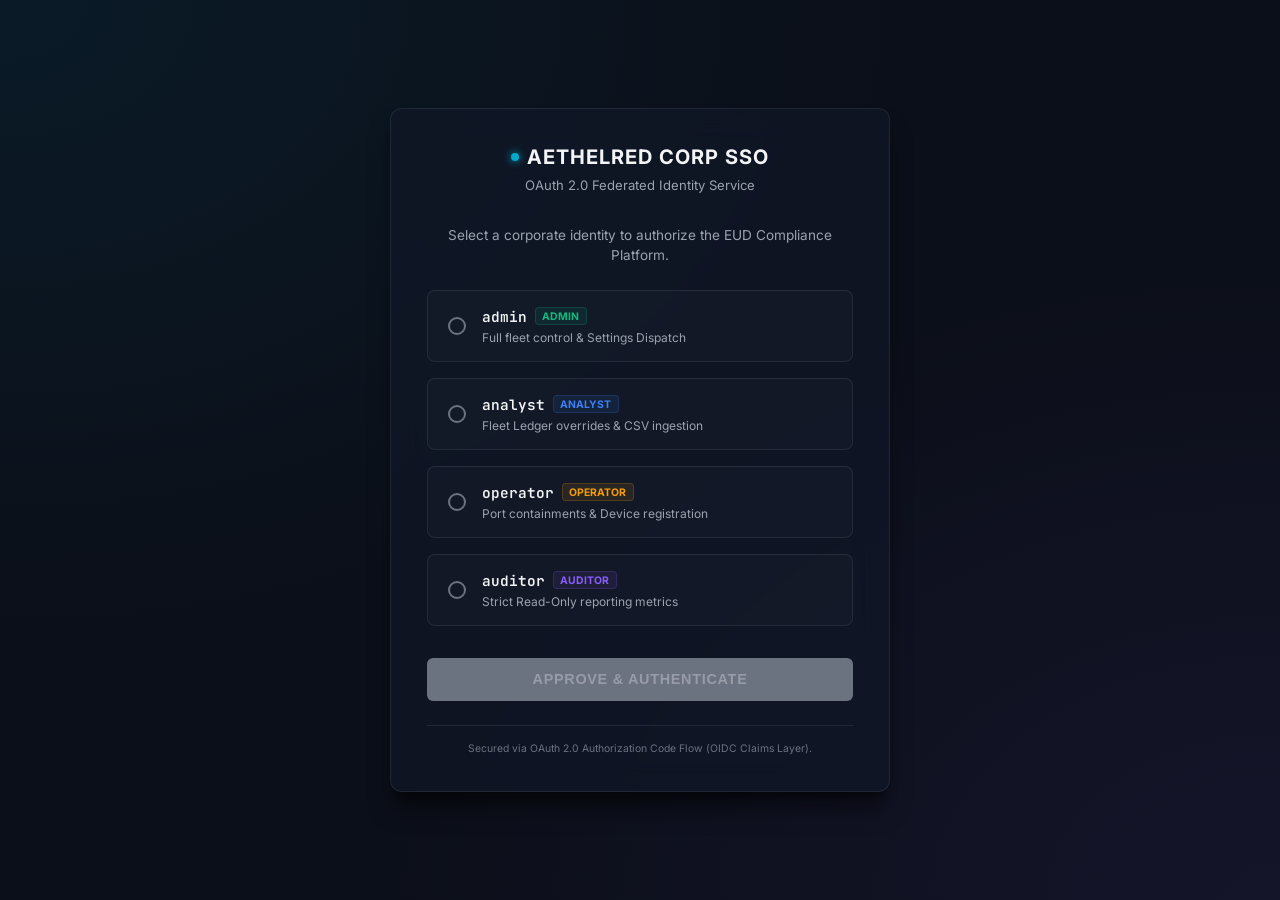
==== frontend/oauth.html @ 6176e75b "Simplify credentials, remove credentials challenges block, and add corporate OAuth SSO authenticatio" ====
<!DOCTYPE html>
<html lang="en">
<head>
    <meta charset="UTF-8">
    <meta name="viewport" content="width=device-width, initial-scale=1.0">
    <title>Corporate SSO Gateway - OAuth 2.0</title>
    <link href="https://fonts.googleapis.com/css2?family=Inter:wght@400;500;600;700&family=JetBrains+Mono:wght@400;700&display=swap" rel="stylesheet">
    <style>
        :root {
            --bg-main: #0b0f19;
            --bg-card: rgba(17, 24, 39, 0.7);
            --border-clean: rgba(255, 255, 255, 0.08);
            --border-glow: rgba(0, 168, 204, 0.3);
            --color-accent: #00a8cc;
            --color-accent-hover: #33c0dd;
            --text-primary: #f3f4f6;
            --text-secondary: #9ca3af;
            --text-muted: #6b7280;
            --status-admin: #10b981;
            --status-analyst: #3b82f6;
            --status-operator: #f59e0b;
            --status-auditor: #8b5cf6;
        }

        * {
            box-sizing: border-box;
            margin: 0;
            padding: 0;
        }

        body {
            background-color: var(--bg-main);
            color: var(--text-primary);
            font-family: 'Inter', -apple-system, BlinkMacSystemFont, "Segoe UI", Roboto, sans-serif;
            min-height: 100vh;
            display: flex;
            align-items: center;
            justify-content: center;
            background-image: 
                radial-gradient(at 0% 0%, rgba(0, 168, 204, 0.08) 0px, transparent 50%),
                radial-gradient(at 100% 100%, rgba(139, 92, 246, 0.08) 0px, transparent 50%);
            overflow-x: hidden;
            padding: 1.5rem;
        }

        .oauth-card {
            background: var(--bg-card);
            border: 1px solid var(--border-clean);
            border-radius: 12px;
            backdrop-filter: blur(16px);
            -webkit-backdrop-filter: blur(16px);
            width: 100%;
            max-width: 500px;
            padding: 2.25rem;
            box-shadow: 0 20px 25px -5px rgba(0, 0, 0, 0.5), 0 10px 10px -5px rgba(0, 0, 0, 0.4);
            animation: fadeIn 0.4s ease-out;
        }

        @keyframes fadeIn {
            from { opacity: 0; transform: translateY(10px); }
            to { opacity: 1; transform: translateY(0); }
        }

        .header {
            text-align: center;
            margin-bottom: 2rem;
        }

        .brand-title {
            font-size: 1.25rem;
            font-weight: 700;
            letter-spacing: 0.05em;
            text-transform: uppercase;
            color: var(--text-primary);
            display: flex;
            align-items: center;
            justify-content: center;
            gap: 0.5rem;
            margin-bottom: 0.5rem;
        }

        .brand-dot {
            width: 8px;
            height: 8px;
            border-radius: 50%;
            background-color: var(--color-accent);
            box-shadow: 0 0 8px var(--color-accent);
        }

        .subtitle {
            font-size: 0.82rem;
            color: var(--text-secondary);
        }

        .instructions {
            font-size: 0.85rem;
            color: var(--text-secondary);
            margin-bottom: 1.5rem;
            text-align: center;
            line-height: 1.5;
        }

        .profile-list {
            display: flex;
            flex-direction: column;
            gap: 1rem;
            margin-bottom: 2rem;
        }

        .profile-option {
            background: rgba(255, 255, 255, 0.02);
            border: 1px solid var(--border-clean);
            border-radius: 8px;
            padding: 1rem 1.25rem;
            display: flex;
            align-items: center;
            gap: 1rem;
            cursor: pointer;
            transition: all 0.2s cubic-bezier(0.4, 0, 0.2, 1);
            position: relative;
            overflow: hidden;
        }

        .profile-option:hover {
            background: rgba(255, 255, 255, 0.04);
            border-color: var(--color-accent);
            transform: translateX(4px);
        }

        .profile-option.selected {
            background: rgba(0, 168, 204, 0.05);
            border-color: var(--color-accent);
            box-shadow: 0 0 12px rgba(0, 168, 204, 0.15);
        }

        .profile-radio {
            width: 18px;
            height: 18px;
            border-radius: 50%;
            border: 2px solid var(--text-muted);
            display: flex;
            align-items: center;
            justify-content: center;
            transition: all 0.2s;
            flex-shrink: 0;
        }

        .profile-option.selected .profile-radio {
            border-color: var(--color-accent);
        }

        .profile-radio-dot {
            width: 8px;
            height: 8px;
            border-radius: 50%;
            background-color: var(--color-accent);
            opacity: 0;
            transform: scale(0.5);
            transition: all 0.2s;
        }

        .profile-option.selected .profile-radio-dot {
            opacity: 1;
            transform: scale(1);
        }

        .profile-details {
            flex-grow: 1;
        }

        .profile-name-row {
            display: flex;
            align-items: center;
            gap: 0.5rem;
            margin-bottom: 0.25rem;
        }

        .profile-username {
            font-size: 0.9rem;
            font-weight: 600;
            font-family: 'JetBrains Mono', monospace;
        }

        .profile-badge {
            font-size: 0.65rem;
            padding: 0.1rem 0.4rem;
            border-radius: 4px;
            font-weight: 700;
            text-transform: uppercase;
        }

        .badge-admin { background: rgba(16, 185, 129, 0.1); color: var(--status-admin); border: 1px solid rgba(16, 185, 129, 0.2); }
        .badge-analyst { background: rgba(59, 130, 246, 0.1); color: var(--status-analyst); border: 1px solid rgba(59, 130, 246, 0.2); }
        .badge-operator { background: rgba(245, 158, 11, 0.1); color: var(--status-operator); border: 1px solid rgba(245, 158, 11, 0.2); }
        .badge-auditor { background: rgba(139, 92, 246, 0.1); color: var(--status-auditor); border: 1px solid rgba(139, 92, 246, 0.2); }

        .profile-desc {
            font-size: 0.75rem;
            color: var(--text-secondary);
        }

        .btn-submit {
            width: 100%;
            background-color: var(--color-accent);
            color: var(--bg-main);
            border: none;
            border-radius: 6px;
            padding: 0.85rem;
            font-size: 0.9rem;
            font-weight: 700;
            cursor: pointer;
            transition: all 0.2s;
            text-transform: uppercase;
            letter-spacing: 0.05em;
            box-shadow: 0 4px 6px -1px rgba(0, 168, 204, 0.2);
        }

        .btn-submit:hover {
            background-color: var(--color-accent-hover);
            box-shadow: 0 4px 12px -1px rgba(0, 168, 204, 0.4);
            transform: translateY(-1px);
        }

        .btn-submit:active {
            transform: translateY(0);
        }

        .btn-submit:disabled {
            background-color: var(--text-muted);
            color: rgba(255, 255, 255, 0.3);
            cursor: not-allowed;
            box-shadow: none;
            transform: none;
        }

        .footer {
            margin-top: 1.5rem;
            text-align: center;
            font-size: 0.65rem;
            color: var(--text-muted);
            border-top: 1px solid var(--border-clean);
            padding-top: 1rem;
        }
    </style>
</head>
<body>

<div class="oauth-card">
    <div class="header">
        <div class="brand-title">
            <span class="brand-dot"></span>
            Aethelred Corp SSO
        </div>
        <div class="subtitle">OAuth 2.0 Federated Identity Service</div>
    </div>

    <div class="instructions">
        Select a corporate identity to authorize the EUD Compliance Platform.
    </div>

    <div class="profile-list" id="profiles">
        <!-- Admin -->
        <div class="profile-option" onclick="selectProfile('admin')">
            <div class="profile-radio"><span class="profile-radio-dot"></span></div>
            <div class="profile-details">
                <div class="profile-name-row">
                    <span class="profile-username">admin</span>
                    <span class="profile-badge badge-admin">Admin</span>
                </div>
                <div class="profile-desc">Full fleet control & Settings Dispatch</div>
            </div>
        </div>

        <!-- Analyst -->
        <div class="profile-option" onclick="selectProfile('analyst')">
            <div class="profile-radio"><span class="profile-radio-dot"></span></div>
            <div class="profile-details">
                <div class="profile-name-row">
                    <span class="profile-username">analyst</span>
                    <span class="profile-badge badge-analyst">Analyst</span>
                </div>
                <div class="profile-desc">Fleet Ledger overrides & CSV ingestion</div>
            </div>
        </div>

        <!-- Operator -->
        <div class="profile-option" onclick="selectProfile('operator')">
            <div class="profile-radio"><span class="profile-radio-dot"></span></div>
            <div class="profile-details">
                <div class="profile-name-row">
                    <span class="profile-username">operator</span>
                    <span class="profile-badge badge-operator">Operator</span>
                </div>
                <div class="profile-desc">Port containments & Device registration</div>
            </div>
        </div>

        <!-- Auditor -->
        <div class="profile-option" onclick="selectProfile('auditor')">
            <div class="profile-radio"><span class="profile-radio-dot"></span></div>
            <div class="profile-details">
                <div class="profile-name-row">
                    <span class="profile-username">auditor</span>
                    <span class="profile-badge badge-auditor">Auditor</span>
                </div>
                <div class="profile-desc">Strict Read-Only reporting metrics</div>
            </div>
        </div>
    </div>

    <button id="auth-btn" class="btn-submit" disabled onclick="authenticate()">
        Approve & Authenticate
    </button>

    <div class="footer">
        Secured via OAuth 2.0 Authorization Code Flow (OIDC Claims Layer).
    </div>
</div>

<script>
    let selectedUser = null;

    const directory = {
        "admin": {
            role: "admin",
            roleLabel: "Global Security & Compliance Administrator",
            authorizations: ["Reconciliation Approval", "CSV Ingestion Authority", "Secret Key Leasing", "Sift Fleet Access", "Outbound Alerts Dispatch"]
        },
        "analyst": {
            role: "analyst",
            roleLabel: "Global Security Analyst",
            authorizations: ["Reconciliation Approval", "CSV Ingestion Authority", "Sift Fleet Access"]
        },
        "operator": {
            role: "operator",
            roleLabel: "Security Operations Operator",
            authorizations: ["Reconciliation Approval", "Sift Fleet Access"]
        },
        "auditor": {
            role: "auditor",
            roleLabel: "External Compliance Auditor",
            authorizations: ["Read-Only Ledger Access"]
        }
    };

    function selectProfile(user) {
        selectedUser = user;
        
        // Update UI selection states
        const options = document.querySelectorAll('.profile-option');
        options.forEach(opt => {
            opt.classList.remove('selected');
        });
        
        // Add selected class to chosen element index
        const indexMap = { 'admin': 0, 'analyst': 1, 'operator': 2, 'auditor': 3 };
        options[indexMap[user]].classList.add('selected');
        
        // Enable submit button
        document.getElementById('auth-btn').disabled = false;
    }

    function authenticate() {
        if (!selectedUser) return;
        
        const profile = directory[selectedUser];
        
        // Construct simulated JWT
        const header = btoa(JSON.stringify({ alg: "HS256", typ: "JWT" }));
        const payload = btoa(JSON.stringify({
            iss: "aethelred-identity-provider",
            sub: selectedUser,
            name: profile.roleLabel,
            role: profile.role,
            authorizations: profile.authorizations,
            exp: Math.floor(Date.now() / 1000) + 3600
        }));
        const signature = "signature-verified";
        const jwt = `${header}.${payload}.${signature}`;

        // Return token to parent window
        if (window.opener) {
            window.opener.postMessage({
                type: "oauth-callback",
                token: jwt
            }, window.location.origin);
            window.close();
        } else {
            alert("No main app window found! Direct login bypassed.");
        }
    }
</script>

</body>
</html>
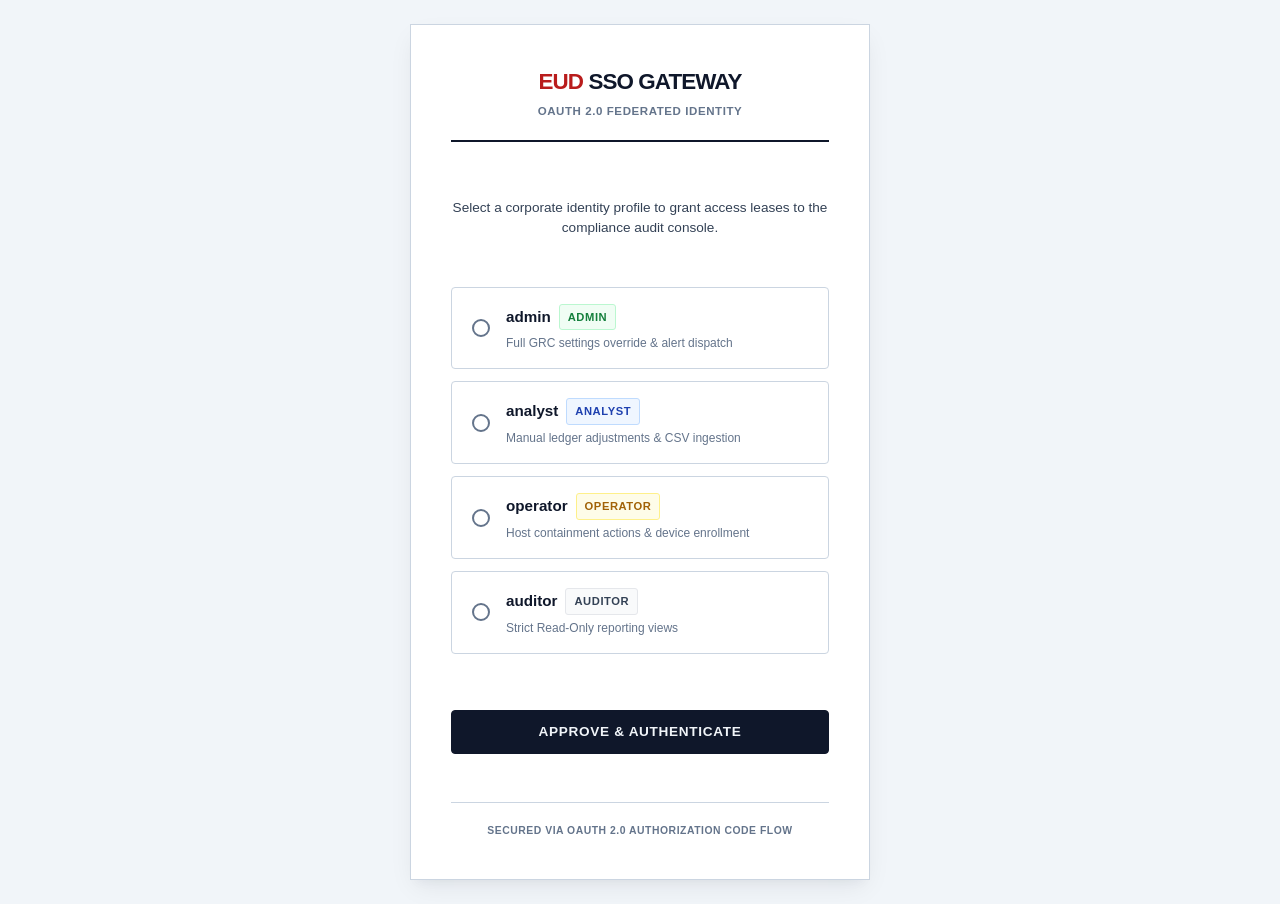
==== commit 34f6a2a9: "Align oauth.html styles with Swiss Minimalist theme" ====
--- a/frontend/oauth.html
+++ b/frontend/oauth.html
@@ -4,92 +4,51 @@
     <meta charset="UTF-8">
     <meta name="viewport" content="width=device-width, initial-scale=1.0">
     <title>Corporate SSO Gateway - OAuth 2.0</title>
-    <link href="https://fonts.googleapis.com/css2?family=Inter:wght@400;500;600;700&family=JetBrains+Mono:wght@400;700&display=swap" rel="stylesheet">
+    <link rel="icon" type="image/png" href="favicon.png">
+    <link rel="stylesheet" href="style.css">
     <style>
-        :root {
-            --bg-main: #0b0f19;
-            --bg-card: rgba(17, 24, 39, 0.7);
-            --border-clean: rgba(255, 255, 255, 0.08);
-            --border-glow: rgba(0, 168, 204, 0.3);
-            --color-accent: #00a8cc;
-            --color-accent-hover: #33c0dd;
-            --text-primary: #f3f4f6;
-            --text-secondary: #9ca3af;
-            --text-muted: #6b7280;
-            --status-admin: #10b981;
-            --status-analyst: #3b82f6;
-            --status-operator: #f59e0b;
-            --status-auditor: #8b5cf6;
-        }
-
-        * {
-            box-sizing: border-box;
-            margin: 0;
-            padding: 0;
-        }
-
         body {
-            background-color: var(--bg-main);
-            color: var(--text-primary);
-            font-family: 'Inter', -apple-system, BlinkMacSystemFont, "Segoe UI", Roboto, sans-serif;
             min-height: 100vh;
             display: flex;
             align-items: center;
             justify-content: center;
-            background-image: 
-                radial-gradient(at 0% 0%, rgba(0, 168, 204, 0.08) 0px, transparent 50%),
-                radial-gradient(at 100% 100%, rgba(139, 92, 246, 0.08) 0px, transparent 50%);
-            overflow-x: hidden;
             padding: 1.5rem;
+            background: var(--bg-main);
         }
 
         .oauth-card {
-            background: var(--bg-card);
+            width: 100%;
+            max-width: 460px;
+            box-shadow: 0 10px 25px -5px rgba(15, 23, 42, 0.08), 0 8px 10px -6px rgba(15, 23, 42, 0.04);
             border: 1px solid var(--border-clean);
-            border-radius: 12px;
-            backdrop-filter: blur(16px);
-            -webkit-backdrop-filter: blur(16px);
-            width: 100%;
-            max-width: 500px;
-            padding: 2.25rem;
-            box-shadow: 0 20px 25px -5px rgba(0, 0, 0, 0.5), 0 10px 10px -5px rgba(0, 0, 0, 0.4);
-            animation: fadeIn 0.4s ease-out;
-        }
-
-        @keyframes fadeIn {
-            from { opacity: 0; transform: translateY(10px); }
-            to { opacity: 1; transform: translateY(0); }
-        }
-
-        .header {
+        }
+
+        .oauth-header {
             text-align: center;
             margin-bottom: 2rem;
+            border-bottom: 2px solid var(--text-primary);
+            padding-bottom: 1.25rem;
         }
 
         .brand-title {
-            font-size: 1.25rem;
+            font-size: 1.4rem;
+            font-weight: 800;
+            letter-spacing: -0.04em;
+            text-transform: uppercase;
+            color: var(--text-primary);
+            margin-bottom: 0.25rem;
+        }
+
+        .brand-title span {
+            color: var(--color-accent);
+        }
+
+        .subtitle {
+            font-size: 0.72rem;
+            color: var(--text-muted);
+            text-transform: uppercase;
             font-weight: 700;
             letter-spacing: 0.05em;
-            text-transform: uppercase;
-            color: var(--text-primary);
-            display: flex;
-            align-items: center;
-            justify-content: center;
-            gap: 0.5rem;
-            margin-bottom: 0.5rem;
-        }
-
-        .brand-dot {
-            width: 8px;
-            height: 8px;
-            border-radius: 50%;
-            background-color: var(--color-accent);
-            box-shadow: 0 0 8px var(--color-accent);
-        }
-
-        .subtitle {
-            font-size: 0.82rem;
-            color: var(--text-secondary);
         }
 
         .instructions {
@@ -103,34 +62,32 @@
         .profile-list {
             display: flex;
             flex-direction: column;
-            gap: 1rem;
+            gap: 0.75rem;
             margin-bottom: 2rem;
         }
 
         .profile-option {
-            background: rgba(255, 255, 255, 0.02);
+            background: var(--bg-card);
             border: 1px solid var(--border-clean);
-            border-radius: 8px;
+            border-radius: 4px;
             padding: 1rem 1.25rem;
             display: flex;
             align-items: center;
             gap: 1rem;
             cursor: pointer;
-            transition: all 0.2s cubic-bezier(0.4, 0, 0.2, 1);
-            position: relative;
-            overflow: hidden;
+            transition: all 0.15s ease;
         }
 
         .profile-option:hover {
-            background: rgba(255, 255, 255, 0.04);
-            border-color: var(--color-accent);
-            transform: translateX(4px);
+            background: var(--bg-secondary);
+            border-color: var(--text-primary);
         }
 
         .profile-option.selected {
-            background: rgba(0, 168, 204, 0.05);
-            border-color: var(--color-accent);
-            box-shadow: 0 0 12px rgba(0, 168, 204, 0.15);
+            background: var(--color-accent-light) !important;
+            border-color: var(--color-accent) !important;
+            border-left: 4px solid var(--color-accent) !important;
+            border-radius: 0 4px 4px 0;
         }
 
         .profile-radio {
@@ -141,8 +98,9 @@
             display: flex;
             align-items: center;
             justify-content: center;
-            transition: all 0.2s;
+            transition: all 0.15s ease;
             flex-shrink: 0;
+            background: var(--bg-card);
         }
 
         .profile-option.selected .profile-radio {
@@ -156,7 +114,7 @@
             background-color: var(--color-accent);
             opacity: 0;
             transform: scale(0.5);
-            transition: all 0.2s;
+            transition: all 0.15s ease;
         }
 
         .profile-option.selected .profile-radio-dot {
@@ -176,61 +134,28 @@
         }
 
         .profile-username {
-            font-size: 0.9rem;
-            font-weight: 600;
-            font-family: 'JetBrains Mono', monospace;
+            font-size: 0.95rem;
+            font-weight: 700;
+            color: var(--text-primary);
         }
 
         .profile-badge {
             font-size: 0.65rem;
             padding: 0.1rem 0.4rem;
-            border-radius: 4px;
+            border-radius: 3px;
             font-weight: 700;
             text-transform: uppercase;
-        }
-
-        .badge-admin { background: rgba(16, 185, 129, 0.1); color: var(--status-admin); border: 1px solid rgba(16, 185, 129, 0.2); }
-        .badge-analyst { background: rgba(59, 130, 246, 0.1); color: var(--status-analyst); border: 1px solid rgba(59, 130, 246, 0.2); }
-        .badge-operator { background: rgba(245, 158, 11, 0.1); color: var(--status-operator); border: 1px solid rgba(245, 158, 11, 0.2); }
-        .badge-auditor { background: rgba(139, 92, 246, 0.1); color: var(--status-auditor); border: 1px solid rgba(139, 92, 246, 0.2); }
+            border: 1px solid var(--border-clean);
+        }
+
+        .badge-admin { background: #f0fdf4; color: var(--status-low); border-color: #bbf7d0; }
+        .badge-analyst { background: #eff6ff; color: #1e40af; border-color: #bfdbfe; }
+        .badge-operator { background: #fefce8; color: var(--status-medium); border-color: #fef08a; }
+        .badge-auditor { background: #f9fafb; color: var(--text-secondary); border-color: #e5e7eb; }
 
         .profile-desc {
             font-size: 0.75rem;
-            color: var(--text-secondary);
-        }
-
-        .btn-submit {
-            width: 100%;
-            background-color: var(--color-accent);
-            color: var(--bg-main);
-            border: none;
-            border-radius: 6px;
-            padding: 0.85rem;
-            font-size: 0.9rem;
-            font-weight: 700;
-            cursor: pointer;
-            transition: all 0.2s;
-            text-transform: uppercase;
-            letter-spacing: 0.05em;
-            box-shadow: 0 4px 6px -1px rgba(0, 168, 204, 0.2);
-        }
-
-        .btn-submit:hover {
-            background-color: var(--color-accent-hover);
-            box-shadow: 0 4px 12px -1px rgba(0, 168, 204, 0.4);
-            transform: translateY(-1px);
-        }
-
-        .btn-submit:active {
-            transform: translateY(0);
-        }
-
-        .btn-submit:disabled {
-            background-color: var(--text-muted);
-            color: rgba(255, 255, 255, 0.3);
-            cursor: not-allowed;
-            box-shadow: none;
-            transform: none;
+            color: var(--text-muted);
         }
 
         .footer {
@@ -239,23 +164,25 @@
             font-size: 0.65rem;
             color: var(--text-muted);
             border-top: 1px solid var(--border-clean);
-            padding-top: 1rem;
+            padding-top: 1.25rem;
+            text-transform: uppercase;
+            letter-spacing: 0.05em;
+            font-weight: 700;
         }
     </style>
 </head>
 <body>
 
-<div class="oauth-card">
-    <div class="header">
+<div class="card oauth-card">
+    <div class="oauth-header">
         <div class="brand-title">
-            <span class="brand-dot"></span>
-            Aethelred Corp SSO
-        </div>
-        <div class="subtitle">OAuth 2.0 Federated Identity Service</div>
+            <span>EUD</span> SSO Gateway
+        </div>
+        <div class="subtitle">OAuth 2.0 Federated Identity</div>
     </div>
 
     <div class="instructions">
-        Select a corporate identity to authorize the EUD Compliance Platform.
+        Select a corporate identity profile to grant access leases to the compliance audit console.
     </div>
 
     <div class="profile-list" id="profiles">
@@ -265,9 +192,9 @@
             <div class="profile-details">
                 <div class="profile-name-row">
                     <span class="profile-username">admin</span>
-                    <span class="profile-badge badge-admin">Admin</span>
+                    <span class="badge badge-admin">Admin</span>
                 </div>
-                <div class="profile-desc">Full fleet control & Settings Dispatch</div>
+                <div class="profile-desc">Full GRC settings override & alert dispatch</div>
             </div>
         </div>
 
@@ -277,9 +204,9 @@
             <div class="profile-details">
                 <div class="profile-name-row">
                     <span class="profile-username">analyst</span>
-                    <span class="profile-badge badge-analyst">Analyst</span>
+                    <span class="badge badge-analyst">Analyst</span>
                 </div>
-                <div class="profile-desc">Fleet Ledger overrides & CSV ingestion</div>
+                <div class="profile-desc">Manual ledger adjustments & CSV ingestion</div>
             </div>
         </div>
 
@@ -289,9 +216,9 @@
             <div class="profile-details">
                 <div class="profile-name-row">
                     <span class="profile-username">operator</span>
-                    <span class="profile-badge badge-operator">Operator</span>
+                    <span class="badge badge-operator">Operator</span>
                 </div>
-                <div class="profile-desc">Port containments & Device registration</div>
+                <div class="profile-desc">Host containment actions & device enrollment</div>
             </div>
         </div>
 
@@ -301,19 +228,19 @@
             <div class="profile-details">
                 <div class="profile-name-row">
                     <span class="profile-username">auditor</span>
-                    <span class="profile-badge badge-auditor">Auditor</span>
+                    <span class="badge badge-auditor">Auditor</span>
                 </div>
-                <div class="profile-desc">Strict Read-Only reporting metrics</div>
+                <div class="profile-desc">Strict Read-Only reporting views</div>
             </div>
         </div>
     </div>
 
-    <button id="auth-btn" class="btn-submit" disabled onclick="authenticate()">
+    <button id="auth-btn" class="btn" disabled onclick="authenticate()">
         Approve & Authenticate
     </button>
 
     <div class="footer">
-        Secured via OAuth 2.0 Authorization Code Flow (OIDC Claims Layer).
+        Secured via OAuth 2.0 Authorization Code Flow
     </div>
 </div>
 
--- a/frontend/style.css
+++ b/frontend/style.css
@@ -0,0 +1,558 @@
+/* ============================================================================
+   EUD Compliance Dashboard - Swiss Minimalist Design System
+   Aesthetic: High-Contrast Minimalist Swiss Corporate Grid
+   Theming: Single Standard Corporate Theme (Muted, Sophisticated Colors)
+   ============================================================================ */
+
+:root {
+    /* Palette Tokens */
+    --bg-main: #f1f5f9;        /* Highly Contrasting Cool Slate Canvas */
+    --bg-card: #ffffff;        /* Pure White Cards */
+    --bg-sidebar: #ffffff;     /* Pure White Sidebar */
+    --bg-secondary: #f1f5f9;   /* Contrasting Slate Background for table headers/badges */
+    --border-clean: #cbd5e1;   /* Solid High-Contrast Gray Border */
+    --border-focus: #0f172a;   /* Deep Charcoal Accent Border */
+    
+    --text-primary: #0f172a;   /* Dark Slate Pitch Text for maximum readability */
+    --text-secondary: #334155; /* Medium Deep Slate Gray Text */
+    --text-muted: #64748b;     /* Readable Muted Gray Text */
+    
+    /* Muted Swiss Accent Colors */
+    --color-accent: #b91c1c;        /* Crimson Red Accent */
+    --color-accent-light: #fef2f2;  /* Soft Pink Background */
+    --color-accent-border: #fca5a5; /* Soft Crimson Border */
+    
+    /* Highly Muted & Sophisticated Risk Tier Colors */
+    --status-low: #15803d;      /* Muted Sage Green */
+    --status-medium: #a16207;   /* Muted Gold Yellow */
+    --status-high: #c2410c;     /* Muted Ochre Orange */
+    --status-critical: #b91c1c; /* Muted Crimson Red */
+    
+    /* Font Systems */
+    --font-sans: -apple-system, BlinkMacSystemFont, "Segoe UI", Roboto, "Helvetica Neue", Arial, sans-serif;
+    --font-mono: ui-monospace, SFMono-Regular, Menlo, Monaco, Consolas, "Courier New", monospace;
+}
+
+* {
+    box-sizing: border-box;
+    margin: 0;
+    padding: 0;
+}
+
+body {
+    background-color: var(--bg-main);
+    color: var(--text-primary);
+    font-family: var(--font-sans);
+    line-height: 1.5;
+    -webkit-font-smoothing: antialiased;
+}
+
+/* Flex Sidebar Panel Layout */
+.app-container {
+    display: flex;
+    min-height: 100vh;
+}
+
+/* Sidebar Navigation */
+.sidebar {
+    width: 250px;
+    background-color: var(--bg-sidebar);
+    border-right: 1px solid var(--border-clean);
+    display: flex;
+    flex-direction: column;
+    padding: 2.5rem 1.5rem;
+    gap: 2.5rem;
+    flex-shrink: 0;
+}
+
+.brand-section {
+    display: flex;
+    flex-direction: column;
+    gap: 0.25rem;
+}
+
+.brand-logo {
+    font-size: 1.2rem;
+    font-weight: 800;
+    letter-spacing: -0.04em;
+    text-transform: uppercase;
+    color: var(--text-primary);
+}
+
+.brand-logo span {
+    color: var(--color-accent);
+}
+
+.sidebar-menu {
+    list-style: none;
+    display: flex;
+    flex-direction: column;
+    gap: 0.5rem;
+}
+
+.menu-item {
+    display: flex;
+    align-items: center;
+    gap: 0.75rem;
+    padding: 0.75rem 1rem;
+    font-size: 0.9rem;
+    font-weight: 600;
+    color: var(--text-secondary);
+    text-decoration: none;
+    cursor: pointer;
+    border-radius: 4px;
+    transition: all 0.2s ease;
+}
+
+.menu-item:hover {
+    color: var(--text-primary);
+    background: var(--bg-main);
+}
+
+.menu-item.active {
+    color: var(--color-accent);
+    background: var(--color-accent-light);
+    border-left: 3px solid var(--color-accent);
+    border-radius: 0 4px 4px 0;
+}
+
+/* Main Content Workspace */
+.main-content {
+    flex-grow: 1;
+    padding: 3rem 2.5rem;
+    display: flex;
+    flex-direction: column;
+    gap: 2.5rem;
+    overflow-y: auto;
+}
+
+/* Header & SLA Badges */
+header {
+    border-bottom: 2px solid var(--text-primary);
+    padding-bottom: 1.5rem;
+    display: flex;
+    justify-content: space-between;
+    align-items: flex-end;
+}
+
+header h1 {
+    font-size: 1.75rem;
+    font-weight: 800;
+    letter-spacing: -0.04em;
+    text-transform: uppercase;
+    color: var(--text-primary);
+}
+
+
+
+/* Swiss Metric Grid */
+.telemetry-row {
+    display: grid;
+    grid-template-columns: repeat(4, 1fr);
+    border: 1px solid #ffffff;
+}
+
+.metric-widget {
+    padding: 1.5rem;
+    background: var(--bg-card);
+    border-right: 1px solid #ffffff;
+    display: flex;
+    flex-direction: column;
+    gap: 0.5rem;
+}
+
+.metric-widget:last-child {
+    border-right: none;
+}
+
+.metric-widget span {
+    font-size: 0.7rem;
+    font-weight: 700;
+    text-transform: uppercase;
+    letter-spacing: 0.05em;
+    color: var(--text-secondary);
+}
+
+.metric-widget .val {
+    font-family: var(--font-mono);
+    font-size: 2rem;
+    font-weight: 700;
+    letter-spacing: -0.05em;
+    color: var(--text-primary);
+}
+
+/* Charts Grid */
+.charts-grid {
+    display: grid;
+    grid-template-columns: 1fr;
+    gap: 2rem;
+}
+
+@media (min-width: 1024px) {
+    .charts-grid {
+        grid-template-columns: 3fr 2fr;
+    }
+}
+
+.chart-card {
+    background: var(--bg-card);
+    border: 1px solid #ffffff;
+    padding: 2rem;
+    display: flex;
+    flex-direction: column;
+    gap: 1.5rem;
+}
+
+.chart-card h3 {
+    font-size: 0.85rem;
+    font-weight: 800;
+    text-transform: uppercase;
+    letter-spacing: 0.05em;
+    color: var(--text-primary);
+    border-bottom: 1px solid var(--border-clean);
+    padding-bottom: 0.75rem;
+}
+
+/* Minimal Panels */
+.card {
+    background: var(--bg-card);
+    border: 1px solid #ffffff;
+    padding: 2.5rem;
+    display: flex;
+    flex-direction: column;
+    gap: 1.5rem;
+}
+
+.card h2 {
+    font-size: 1.25rem;
+    font-weight: 700;
+    text-transform: uppercase;
+    letter-spacing: -0.02em;
+    border-bottom: 1px solid var(--border-clean);
+    padding-bottom: 0.75rem;
+}
+
+/* Tabs System */
+.tabs {
+    display: flex;
+    gap: 1.5rem;
+    border-bottom: 1px solid var(--border-clean);
+    margin-bottom: 1rem;
+}
+
+.tab-btn {
+    background: transparent;
+    border: none;
+    color: var(--text-secondary);
+    padding: 0.75rem 0;
+    font-size: 0.9rem;
+    font-weight: 600;
+    text-transform: uppercase;
+    letter-spacing: 0.05em;
+    cursor: pointer;
+    position: relative;
+    transition: color 0.2s ease;
+}
+
+.tab-btn:hover {
+    color: var(--text-primary);
+}
+
+.tab-btn.active {
+    color: var(--color-accent);
+}
+
+.tab-btn.active::after {
+    content: '';
+    position: absolute;
+    bottom: -1px;
+    left: 0;
+    right: 0;
+    height: 2px;
+    background-color: var(--color-accent);
+}
+
+/* Form Design */
+.input-group {
+    display: flex;
+    flex-direction: column;
+    gap: 0.5rem;
+    margin-bottom: 1.25rem;
+}
+
+.input-group label {
+    font-size: 0.75rem;
+    font-weight: 700;
+    text-transform: uppercase;
+    letter-spacing: 0.05em;
+    color: var(--text-secondary);
+}
+
+.input-group input, .input-group select {
+    background: var(--bg-card);
+    border: 1px solid var(--border-clean);
+    padding: 0.75rem 1rem;
+    color: var(--text-primary);
+    font-family: var(--font-sans);
+    font-size: 0.95rem;
+    outline: none;
+    border-radius: 0;
+    transition: all 0.2s ease;
+}
+
+.input-group input:focus, .input-group select:focus {
+    border-color: var(--border-focus);
+}
+
+/* Minimalist Button System */
+.btn {
+    background: var(--text-primary);
+    color: var(--bg-main);
+    border: 1px solid var(--text-primary);
+    padding: 0.85rem 1.5rem;
+    font-size: 0.85rem;
+    font-weight: 700;
+    text-transform: uppercase;
+    letter-spacing: 0.05em;
+    cursor: pointer;
+    border-radius: 4px;
+    transition: background-color 0.2s ease, color 0.2s ease;
+}
+
+.btn:hover {
+    background: var(--color-accent);
+    border-color: var(--color-accent);
+}
+
+.btn-secondary {
+    background: var(--bg-card);
+    color: var(--text-primary);
+    border: 1px solid var(--border-clean);
+    border-radius: 4px;
+}
+
+.btn-secondary:hover {
+    border-color: var(--text-primary);
+    background: var(--bg-main);
+}
+
+/* Tables */
+.fleet-table-container {
+    overflow-x: auto;
+    margin-top: 1rem;
+}
+
+.fleet-table {
+    width: 100%;
+    border-collapse: collapse;
+    font-size: 0.85rem;
+}
+
+.fleet-table th, .fleet-table td {
+    padding: 0.85rem 1rem;
+    border-bottom: 1px solid var(--border-clean);
+    text-align: left;
+}
+
+.fleet-table th {
+    font-weight: 700;
+    text-transform: uppercase;
+    font-size: 0.75rem;
+    letter-spacing: 0.05em;
+    color: var(--text-secondary);
+    background: var(--bg-secondary);
+    text-align: left;
+}
+
+.fleet-table td {
+    color: var(--text-primary);
+}
+
+.fleet-table tbody tr {
+    cursor: pointer;
+    transition: background 0.15s ease;
+}
+
+.fleet-table tbody tr:hover {
+    background: var(--bg-secondary);
+}
+
+.fleet-table tbody tr.selected-row {
+    background: var(--color-accent-light) !important;
+    border-left: 4px solid var(--color-accent);
+}
+
+/* Standardized Risk Tier Muted Badges */
+.badge {
+    display: inline-block;
+    padding: 0.25rem 0.5rem;
+    font-size: 0.7rem;
+    font-weight: 700;
+    text-transform: uppercase;
+    letter-spacing: 0.05em;
+    border: 1px solid var(--border-clean);
+    border-radius: 3px;
+}
+
+.badge.risk-low {
+    background: #f0fdf4;
+    color: var(--status-low);
+    border-color: #bbf7d0;
+}
+
+.badge.risk-medium {
+    background: #fefce8;
+    color: var(--status-medium);
+    border-color: #fef08a;
+}
+
+.badge.risk-high {
+    background: #fff7ed;
+    color: var(--status-high);
+    border-color: #fed7aa;
+}
+
+.badge.risk-critical {
+    background: var(--color-accent-light);
+    color: var(--status-critical);
+    border-color: var(--color-accent-border);
+}
+
+/* Asset Physical state badges */
+.badge.state-use {
+    background: var(--bg-secondary);
+    color: var(--text-primary);
+    border-color: var(--border-clean);
+}
+
+.badge.state-repair {
+    background: #fefce8;
+    color: var(--status-medium);
+    border-color: #fef08a;
+}
+
+.badge.state-broken {
+    background: var(--color-accent-light);
+    color: var(--status-critical);
+    border-color: var(--color-accent-border);
+}
+
+.badge.state-decom {
+    background: var(--bg-secondary);
+    color: var(--text-muted);
+    border-color: var(--border-clean);
+}
+
+.badge.state-unknown {
+    background: #fffbeb;
+    color: #92400e;
+    border-color: #fcd34d;
+}
+
+/* Location Group Badges */
+.badge.group-sift {
+    background: #eff6ff;
+    color: #1e40af;
+    border-color: #bfdbfe;
+}
+
+.badge.group-non-sift {
+    background: #f9fafb;
+    color: #374151;
+    border-color: #e5e7eb;
+}
+
+/* Terminal Console */
+.terminal-console {
+    background: var(--bg-main);
+    border: 1px solid var(--border-clean);
+    padding: 1.25rem;
+    font-family: var(--font-mono);
+    font-size: 0.85rem;
+    color: var(--text-primary);
+    overflow-y: auto;
+    max-height: 250px;
+    margin-top: 1rem;
+}
+
+.terminal-line {
+    margin-bottom: 0.4rem;
+    border-left: 2px solid var(--text-muted);
+    padding-left: 0.5rem;
+}
+
+.terminal-line.info { border-left-color: var(--border-focus); }
+.terminal-line.warn { border-left-color: var(--status-high); color: var(--status-high); }
+.terminal-line.error { border-left-color: var(--status-critical); color: var(--status-critical); font-weight: 600; }
+
+/* SVG Custom Trends */
+.chart-line {
+    stroke: var(--color-accent);
+    stroke-width: 3;
+    fill: none;
+    stroke-linecap: round;
+}
+
+.chart-line-secondary {
+    stroke: var(--text-secondary);
+    stroke-width: 2;
+    fill: none;
+    stroke-dasharray: 4, 4;
+}
+
+.chart-grid-line {
+    stroke: var(--border-clean);
+    stroke-width: 1;
+}
+
+.chart-dot {
+    fill: var(--bg-card);
+    stroke: var(--color-accent);
+    stroke-width: 2;
+    transition: r 0.2s ease;
+    cursor: pointer;
+}
+
+.chart-dot:hover {
+    r: 6;
+}
+
+.chart-text {
+    font-size: 10px;
+    fill: var(--text-secondary);
+    font-family: var(--font-sans);
+}
+
+/* Responsive overrides for Detailed Asset Audit panel */
+#details-content-box {
+    display: none;
+    display: grid;
+    grid-template-columns: 1fr;
+    gap: 2rem;
+}
+
+.det-metadata-grid {
+    display: grid;
+    grid-template-columns: repeat(4, 1fr);
+    gap: 1.5rem;
+    background: var(--bg-secondary);
+    border: 1px solid var(--border-clean);
+    padding: 1.25rem;
+}
+
+@media (max-width: 900px) {
+    .det-metadata-grid {
+        grid-template-columns: repeat(2, 1fr);
+    }
+}
+
+@media (max-width: 480px) {
+    .det-metadata-grid {
+        grid-template-columns: 1fr;
+    }
+}
+
+/* Spinner animation for progress indicator */
+@keyframes spin {
+    to { transform: rotate(360deg); }
+}
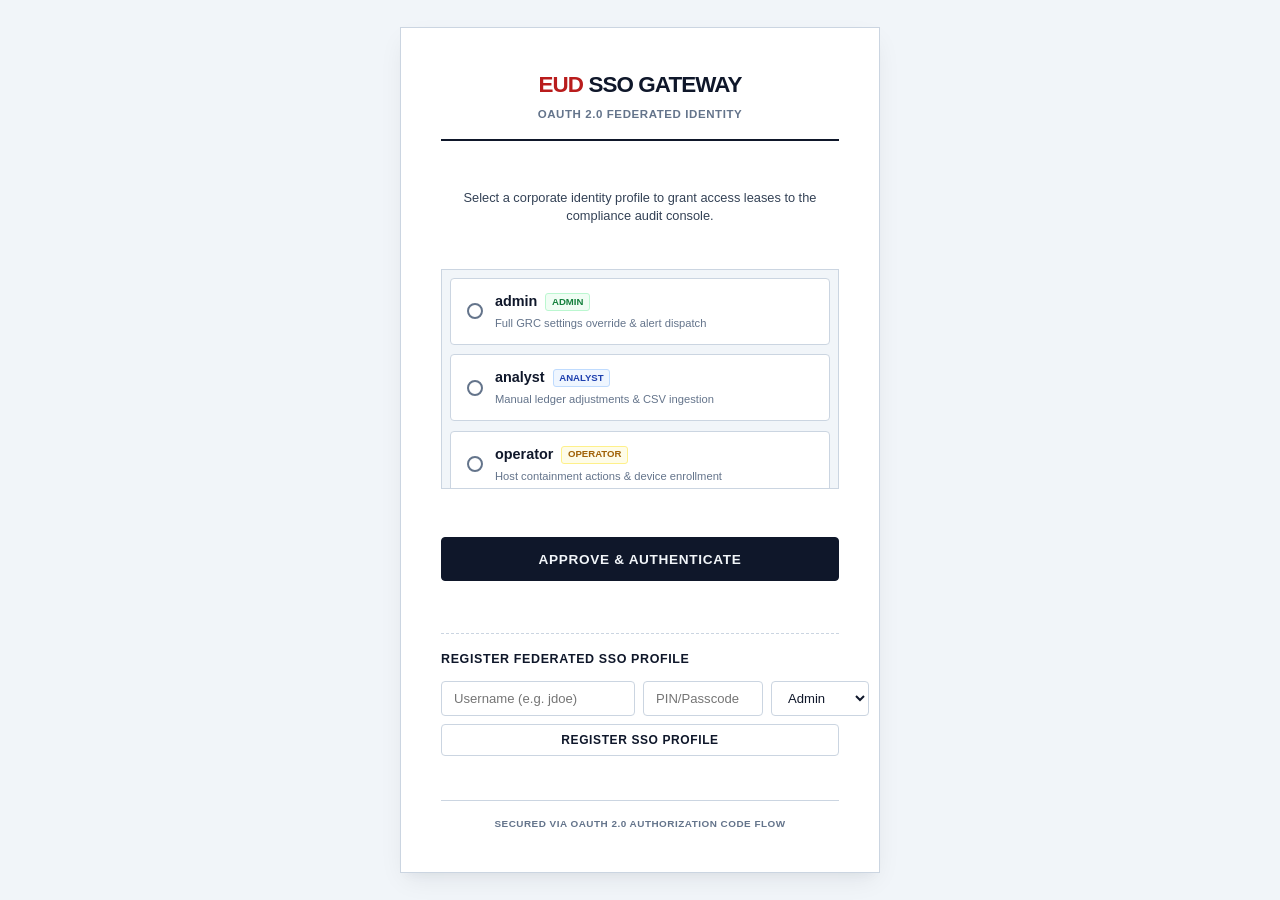
==== commit fb0ec5d7: "feat: implement unified SSO directory, passcode PIN registration, and GRC action audits" ====
--- a/frontend/oauth.html
+++ b/frontend/oauth.html
@@ -18,16 +18,16 @@
 
         .oauth-card {
             width: 100%;
-            max-width: 460px;
+            max-width: 480px;
             box-shadow: 0 10px 25px -5px rgba(15, 23, 42, 0.08), 0 8px 10px -6px rgba(15, 23, 42, 0.04);
             border: 1px solid var(--border-clean);
         }
 
         .oauth-header {
             text-align: center;
-            margin-bottom: 2rem;
+            margin-bottom: 1.5rem;
             border-bottom: 2px solid var(--text-primary);
-            padding-bottom: 1.25rem;
+            padding-bottom: 1rem;
         }
 
         .brand-title {
@@ -52,28 +52,33 @@
         }
 
         .instructions {
-            font-size: 0.85rem;
+            font-size: 0.8rem;
             color: var(--text-secondary);
-            margin-bottom: 1.5rem;
+            margin-bottom: 1.25rem;
             text-align: center;
-            line-height: 1.5;
+            line-height: 1.4;
         }
 
         .profile-list {
             display: flex;
             flex-direction: column;
-            gap: 0.75rem;
-            margin-bottom: 2rem;
+            gap: 0.6rem;
+            margin-bottom: 1.5rem;
+            max-height: 220px;
+            overflow-y: auto;
+            border: 1px solid var(--border-clean);
+            padding: 0.5rem;
+            background: var(--bg-secondary);
         }
 
         .profile-option {
             background: var(--bg-card);
             border: 1px solid var(--border-clean);
             border-radius: 4px;
-            padding: 1rem 1.25rem;
+            padding: 0.75rem 1rem;
             display: flex;
             align-items: center;
-            gap: 1rem;
+            gap: 0.75rem;
             cursor: pointer;
             transition: all 0.15s ease;
         }
@@ -91,8 +96,8 @@
         }
 
         .profile-radio {
-            width: 18px;
-            height: 18px;
+            width: 16px;
+            height: 16px;
             border-radius: 50%;
             border: 2px solid var(--text-muted);
             display: flex;
@@ -108,8 +113,8 @@
         }
 
         .profile-radio-dot {
-            width: 8px;
-            height: 8px;
+            width: 6px;
+            height: 6px;
             border-radius: 50%;
             background-color: var(--color-accent);
             opacity: 0;
@@ -130,18 +135,18 @@
             display: flex;
             align-items: center;
             gap: 0.5rem;
-            margin-bottom: 0.25rem;
+            margin-bottom: 0.15rem;
         }
 
         .profile-username {
-            font-size: 0.95rem;
+            font-size: 0.9rem;
             font-weight: 700;
             color: var(--text-primary);
         }
 
         .profile-badge {
-            font-size: 0.65rem;
-            padding: 0.1rem 0.4rem;
+            font-size: 0.6rem;
+            padding: 0.05rem 0.35rem;
             border-radius: 3px;
             font-weight: 700;
             text-transform: uppercase;
@@ -154,17 +159,17 @@
         .badge-auditor { background: #f9fafb; color: var(--text-secondary); border-color: #e5e7eb; }
 
         .profile-desc {
-            font-size: 0.75rem;
+            font-size: 0.7rem;
             color: var(--text-muted);
         }
 
         .footer {
-            margin-top: 1.5rem;
+            margin-top: 1.25rem;
             text-align: center;
-            font-size: 0.65rem;
+            font-size: 0.62rem;
             color: var(--text-muted);
             border-top: 1px solid var(--border-clean);
-            padding-top: 1.25rem;
+            padding-top: 1rem;
             text-transform: uppercase;
             letter-spacing: 0.05em;
             font-weight: 700;
@@ -185,59 +190,31 @@
         Select a corporate identity profile to grant access leases to the compliance audit console.
     </div>
 
-    <div class="profile-list" id="profiles">
-        <!-- Admin -->
-        <div class="profile-option" onclick="selectProfile('admin')">
-            <div class="profile-radio"><span class="profile-radio-dot"></span></div>
-            <div class="profile-details">
-                <div class="profile-name-row">
-                    <span class="profile-username">admin</span>
-                    <span class="badge badge-admin">Admin</span>
-                </div>
-                <div class="profile-desc">Full GRC settings override & alert dispatch</div>
-            </div>
-        </div>
-
-        <!-- Analyst -->
-        <div class="profile-option" onclick="selectProfile('analyst')">
-            <div class="profile-radio"><span class="profile-radio-dot"></span></div>
-            <div class="profile-details">
-                <div class="profile-name-row">
-                    <span class="profile-username">analyst</span>
-                    <span class="badge badge-analyst">Analyst</span>
-                </div>
-                <div class="profile-desc">Manual ledger adjustments & CSV ingestion</div>
-            </div>
-        </div>
-
-        <!-- Operator -->
-        <div class="profile-option" onclick="selectProfile('operator')">
-            <div class="profile-radio"><span class="profile-radio-dot"></span></div>
-            <div class="profile-details">
-                <div class="profile-name-row">
-                    <span class="profile-username">operator</span>
-                    <span class="badge badge-operator">Operator</span>
-                </div>
-                <div class="profile-desc">Host containment actions & device enrollment</div>
-            </div>
-        </div>
-
-        <!-- Auditor -->
-        <div class="profile-option" onclick="selectProfile('auditor')">
-            <div class="profile-radio"><span class="profile-radio-dot"></span></div>
-            <div class="profile-details">
-                <div class="profile-name-row">
-                    <span class="profile-username">auditor</span>
-                    <span class="badge badge-auditor">Auditor</span>
-                </div>
-                <div class="profile-desc">Strict Read-Only reporting views</div>
-            </div>
-        </div>
-    </div>
-
-    <button id="auth-btn" class="btn" disabled onclick="authenticate()">
+    <!-- Dynamic User list -->
+    <div class="profile-list" id="profiles"></div>
+
+    <button id="auth-btn" class="btn" style="width: 100%; margin-bottom: 1.25rem;" disabled onclick="authenticate()">
         Approve & Authenticate
     </button>
+
+    <!-- Register New User form -->
+    <div style="border-top: 1px dashed var(--border-clean); padding-top: 1rem; margin-top: 0.5rem;">
+        <h3 style="font-size: 0.78rem; font-weight: 800; text-transform: uppercase; color: var(--text-primary); margin-bottom: 0.75rem; letter-spacing: 0.05em;">Register Federated SSO Profile</h3>
+        <div style="display: flex; flex-direction: column; gap: 0.5rem;">
+            <div style="display: flex; gap: 0.5rem;">
+                <input type="text" id="reg-username" placeholder="Username (e.g. jdoe)" style="flex-grow: 1; background: var(--bg-card); border: 1px solid var(--border-clean); padding: 0.5rem 0.75rem; color: var(--text-primary); border-radius: 4px; outline: none; font-size: 0.82rem;">
+                <input type="password" id="reg-pin" placeholder="PIN/Passcode" style="width: 120px; background: var(--bg-card); border: 1px solid var(--border-clean); padding: 0.5rem 0.75rem; color: var(--text-primary); border-radius: 4px; outline: none; font-size: 0.82rem;">
+                <select id="reg-role" style="background: var(--bg-card); border: 1px solid var(--border-clean); padding: 0.5rem 0.75rem; color: var(--text-primary); border-radius: 4px; outline: none; font-size: 0.82rem;">
+                    <option value="admin">Admin</option>
+                    <option value="analyst">Analyst</option>
+                    <option value="operator">Operator</option>
+                    <option value="auditor">Auditor</option>
+                </select>
+            </div>
+            <button class="btn btn-secondary" style="font-size: 0.75rem; padding: 0.5rem;" onclick="registerUser()">Register SSO Profile</button>
+        </div>
+        <div id="reg-msg" style="display: none; font-size: 0.75rem; margin-top: 0.5rem; font-weight: 700; text-align: center;"></div>
+    </div>
 
     <div class="footer">
         Secured via OAuth 2.0 Authorization Code Flow
@@ -247,7 +224,7 @@
 <script>
     let selectedUser = null;
 
-    const directory = {
+    const defaultDirectory = {
         "admin": {
             role: "admin",
             roleLabel: "Global Security & Compliance Administrator",
@@ -270,27 +247,172 @@
         }
     };
 
+    let activeDirectory = { ...defaultDirectory };
+    let customUsers = [];
+
+    function loadUsers() {
+        try {
+            customUsers = JSON.parse(localStorage.getItem("eud_custom_oauth_users") || "[]");
+        } catch(e) {
+            customUsers = [];
+        }
+
+        activeDirectory = { ...defaultDirectory };
+        customUsers.forEach(u => {
+            activeDirectory[u.username] = {
+                role: u.role,
+                roleLabel: getRoleLabel(u.role),
+                authorizations: getRoleAuthorizations(u.role)
+            };
+        });
+    }
+
+    function getRoleLabel(role) {
+        switch (role) {
+            case "admin": return "Global Security & Compliance Administrator";
+            case "analyst": return "Global Security Analyst";
+            case "operator": return "Security Operations Operator";
+            case "auditor": return "External Compliance Auditor";
+            default: return "SSO Visitor Profile";
+        }
+    }
+
+    function getRoleAuthorizations(role) {
+        switch (role) {
+            case "admin": return ["Reconciliation Approval", "CSV Ingestion Authority", "Secret Key Leasing", "Sift Fleet Access", "Outbound Alerts Dispatch"];
+            case "analyst": return ["Reconciliation Approval", "CSV Ingestion Authority", "Sift Fleet Access"];
+            case "operator": return ["Reconciliation Approval", "Sift Fleet Access"];
+            case "auditor": return ["Read-Only Ledger Access"];
+            default: return [];
+        }
+    }
+
+    function renderProfiles() {
+        const listDiv = document.getElementById("profiles");
+        listDiv.innerHTML = "";
+
+        Object.keys(activeDirectory).forEach(user => {
+            const profile = activeDirectory[user];
+            const isSelected = (selectedUser === user) ? "selected" : "";
+            
+            const badgeClass = `badge-${profile.role}`;
+            const labelText = profile.role.charAt(0).toUpperCase() + profile.role.slice(1);
+
+            const div = document.createElement("div");
+            div.className = `profile-option ${isSelected}`;
+            div.setAttribute("onclick", `selectProfile('${user}')`);
+            div.innerHTML = `
+                <div class="profile-radio"><span class="profile-radio-dot"></span></div>
+                <div class="profile-details">
+                    <div class="profile-name-row">
+                        <span class="profile-username">${user}</span>
+                        <span class="profile-badge ${badgeClass}">${labelText}</span>
+                    </div>
+                    <div class="profile-desc">${getRoleDesc(profile.role)}</div>
+                </div>
+            `;
+            listDiv.appendChild(div);
+        });
+    }
+
+    function getRoleDesc(role) {
+        switch (role) {
+            case "admin": return "Full GRC settings override & alert dispatch";
+            case "analyst": return "Manual ledger adjustments & CSV ingestion";
+            case "operator": return "Host containment actions & device enrollment";
+            case "auditor": return "Strict Read-Only reporting views";
+            default: return "Federated profile access";
+        }
+    }
+
     function selectProfile(user) {
         selectedUser = user;
+        renderProfiles();
+        document.getElementById('auth-btn').disabled = false;
+    }
+
+    function registerUser() {
+        const username = document.getElementById("reg-username").value.trim().toLowerCase();
+        const role = document.getElementById("reg-role").value;
+        const pin = document.getElementById("reg-pin").value.trim();
+        const msgDiv = document.getElementById("reg-msg");
         
-        // Update UI selection states
-        const options = document.querySelectorAll('.profile-option');
-        options.forEach(opt => {
-            opt.classList.remove('selected');
+        msgDiv.style.display = "none";
+
+        if (!username) {
+            msgDiv.innerText = "Username cannot be empty.";
+            msgDiv.style.color = "var(--status-critical)";
+            msgDiv.style.display = "block";
+            return;
+        }
+
+        if (!pin) {
+            msgDiv.innerText = "PIN/Passcode cannot be empty.";
+            msgDiv.style.color = "var(--status-critical)";
+            msgDiv.style.display = "block";
+            return;
+        }
+
+        // Validate username formatting to prevent injection/breakage
+        if (!/^[a-z0-9_\-\.]+$/.test(username)) {
+            msgDiv.innerText = "Username must be alphanumeric or contain . _ -";
+            msgDiv.style.color = "var(--status-high)";
+            msgDiv.style.display = "block";
+            return;
+        }
+
+        if (activeDirectory[username]) {
+            msgDiv.innerText = "Username already exists.";
+            msgDiv.style.color = "var(--status-critical)";
+            msgDiv.style.display = "block";
+            return;
+        }
+
+        const newUser = {
+            username: username,
+            role: role,
+            pin: pin,
+            label: "SSO Federated User"
+        };
+
+        customUsers.push(newUser);
+        localStorage.setItem("eud_custom_oauth_users", JSON.stringify(customUsers));
+        
+        // Log action in audit logs to show registration
+        let logs = [];
+        try {
+            logs = JSON.parse(localStorage.getItem("eud_identity_audit_logs") || "[]");
+        } catch(e){}
+        logs.unshift({
+            username: "SSO Provider",
+            role: "system",
+            action: "User Registration",
+            details: `Federated SSO profile successfully registered for user "${username}" (role: ${role})`,
+            timestamp: new Date().toLocaleString()
         });
-        
-        // Add selected class to chosen element index
-        const indexMap = { 'admin': 0, 'analyst': 1, 'operator': 2, 'auditor': 3 };
-        options[indexMap[user]].classList.add('selected');
-        
-        // Enable submit button
-        document.getElementById('auth-btn').disabled = false;
+        localStorage.setItem("eud_identity_audit_logs", JSON.stringify(logs.slice(0, 50)));
+
+        loadUsers();
+        renderProfiles();
+
+        msgDiv.innerText = `Registered user "${username}" successfully!`;
+        msgDiv.style.color = "var(--status-low)";
+        msgDiv.style.display = "block";
+        document.getElementById("reg-username").value = "";
+        document.getElementById("reg-pin").value = "";
+
+        // Notify opener to reload lists in real-time
+        if (window.opener && window.opener.populateIdentitySSOAudits) {
+            try {
+                window.opener.populateIdentitySSOAudits();
+            } catch(e){}
+        }
     }
 
     function authenticate() {
         if (!selectedUser) return;
         
-        const profile = directory[selectedUser];
+        const profile = activeDirectory[selectedUser];
         
         // Construct simulated JWT
         const header = btoa(JSON.stringify({ alg: "HS256", typ: "JWT" }));
@@ -316,6 +438,10 @@
             alert("No main app window found! Direct login bypassed.");
         }
     }
+
+    // Initialize Page
+    loadUsers();
+    renderProfiles();
 </script>
 
 </body>
--- a/frontend/style.css
+++ b/frontend/style.css
@@ -556,3 +556,9 @@
 @keyframes spin {
     to { transform: rotate(360deg); }
 }
+
+/* Custom SSO Identity Badges */
+.badge-admin { background: #f0fdf4 !important; color: var(--status-low) !important; border-color: #bbf7d0 !important; }
+.badge-analyst { background: #eff6ff !important; color: #1e40af !important; border-color: #bfdbfe !important; }
+.badge-operator { background: #fefce8 !important; color: var(--status-medium) !important; border-color: #fef08a !important; }
+.badge-auditor { background: #f9fafb !important; color: var(--text-secondary) !important; border-color: #e5e7eb !important; }
